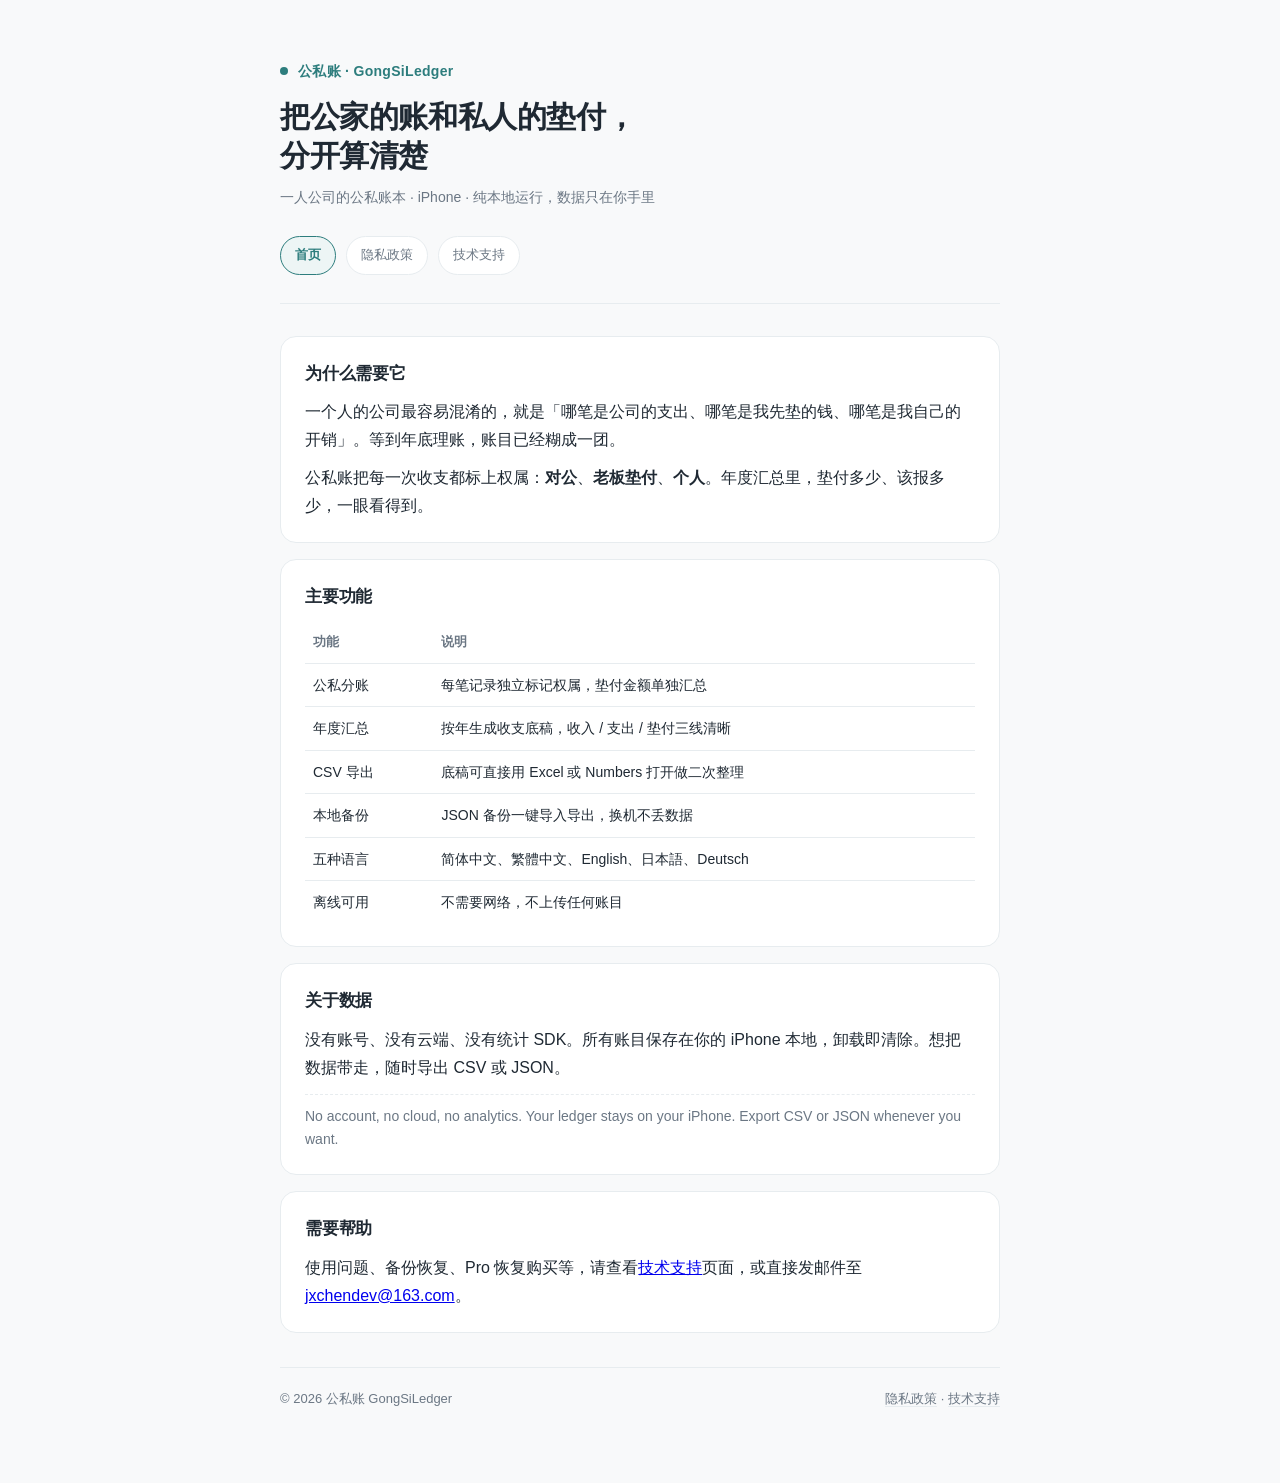
==== index.html @ 4d792ddd "Add files via upload" ====
<!DOCTYPE html>
<html lang="zh-Hans">
<head>
<meta charset="utf-8">
<meta name="viewport" content="width=device-width, initial-scale=1">
<title>公私账 GongSiLedger · 一人公司的公私账本</title>
<meta name="description" content="公私账（GongSiLedger）：给一人公司用的公私分账记账工具。纯本地运行，不联网、不收集数据，一键导出年度底稿。">
<link rel="stylesheet" href="style.css">
</head>
<body>
<div class="wrap">

  <header>
    <div class="brand"><span class="dot"></span>公私账 · GongSiLedger</div>
    <h1>把公家的账和私人的垫付，<br>分开算清楚</h1>
    <p class="sub">一人公司的公私账本 · iPhone · 纯本地运行，数据只在你手里</p>
    <nav>
      <a href="index.html" class="active">首页</a>
      <a href="privacy.html">隐私政策</a>
      <a href="support.html">技术支持</a>
    </nav>
  </header>

  <section>
    <h2>为什么需要它</h2>
    <p>一个人的公司最容易混淆的，就是「哪笔是公司的支出、哪笔是我先垫的钱、哪笔是我自己的开销」。等到年底理账，账目已经糊成一团。</p>
    <p>公私账把每一次收支都标上权属：<strong>对公</strong>、<strong>老板垫付</strong>、<strong>个人</strong>。年度汇总里，垫付多少、该报多少，一眼看得到。</p>
  </section>

  <section>
    <h2>主要功能</h2>
    <table>
      <tr><th>功能</th><th>说明</th></tr>
      <tr><td>公私分账</td><td>每笔记录独立标记权属，垫付金额单独汇总</td></tr>
      <tr><td>年度汇总</td><td>按年生成收支底稿，收入 / 支出 / 垫付三线清晰</td></tr>
      <tr><td>CSV 导出</td><td>底稿可直接用 Excel 或 Numbers 打开做二次整理</td></tr>
      <tr><td>本地备份</td><td>JSON 备份一键导入导出，换机不丢数据</td></tr>
      <tr><td>五种语言</td><td>简体中文、繁體中文、English、日本語、Deutsch</td></tr>
      <tr><td>离线可用</td><td>不需要网络，不上传任何账目</td></tr>
    </table>
  </section>

  <section>
    <h2>关于数据</h2>
    <p>没有账号、没有云端、没有统计 SDK。所有账目保存在你的 iPhone 本地，卸载即清除。想把数据带走，随时导出 CSV 或 JSON。</p>
    <p class="en">No account, no cloud, no analytics. Your ledger stays on your iPhone. Export CSV or JSON whenever you want.</p>
  </section>

  <section>
    <h2>需要帮助</h2>
    <p>使用问题、备份恢复、Pro 恢复购买等，请查看<a href="support.html">技术支持</a>页面，或直接发邮件至 <a href="mailto:jxchendev@163.com">jxchendev@163.com</a>。</p>
  </section>

  <footer>
    <span>© 2026 公私账 GongSiLedger</span>
    <span><a href="privacy.html">隐私政策</a> · <a href="support.html">技术支持</a></span>
  </footer>

</div>
</body>
</html>
---- style.css ----
:root {
  --bg: #F8F9FA;
  --card: #FFFFFF;
  --text: #1F2933;
  --text-2: #6B7784;
  --line: #E7ECEF;
  --accent: #2D7D7D;
  --accent-soft: #EDF5F5;
}

* { box-sizing: border-box; }

html { -webkit-text-size-adjust: 100%; }

body {
  margin: 0;
  padding: 0 20px 72px;
  background: var(--bg);
  color: var(--text);
  font-family: -apple-system, BlinkMacSystemFont, "SF Pro SC", "PingFang SC",
    "Helvetica Neue", "Hiragino Sans", "Noto Sans CJK SC", sans-serif;
  font-size: 16px;
  line-height: 1.75;
}

.wrap { max-width: 720px; margin: 0 auto; }

header {
  padding: 56px 0 28px;
  border-bottom: 1px solid var(--line);
  margin-bottom: 32px;
}

.brand {
  display: inline-flex;
  align-items: center;
  gap: 10px;
  font-size: 14px;
  font-weight: 600;
  color: var(--accent);
  letter-spacing: .3px;
  margin-bottom: 14px;
}

.dot {
  width: 8px; height: 8px; border-radius: 50%;
  background: var(--accent);
}

h1 {
  font-size: 30px;
  line-height: 1.3;
  margin: 0 0 10px;
  letter-spacing: -.4px;
}

.sub {
  color: var(--text-2);
  font-size: 14px;
  margin: 0;
}

nav {
  margin: 26px 0 0;
  display: flex;
  gap: 10px;
  flex-wrap: wrap;
}

nav a {
  display: inline-block;
  padding: 7px 14px;
  border-radius: 999px;
  background: var(--card);
  border: 1px solid var(--line);
  color: var(--text-2);
  text-decoration: none;
  font-size: 13px;
}

nav a:hover { border-color: var(--accent); color: var(--accent); }
nav a.active { background: var(--accent-soft); border-color: var(--accent); color: var(--accent); font-weight: 600; }

section {
  background: var(--card);
  border: 1px solid var(--line);
  border-radius: 16px;
  padding: 22px 24px;
  margin-bottom: 16px;
}

h2 {
  font-size: 17px;
  margin: 0 0 10px;
  letter-spacing: -.2px;
}

h2 .num {
  color: var(--accent);
  font-variant-numeric: tabular-nums;
  margin-right: 8px;
}

p { margin: 0 0 10px; }
p:last-child { margin-bottom: 0; }

ul { margin: 6px 0 0; padding-left: 20px; }
li { margin-bottom: 6px; }
li:last-child { margin-bottom: 0; }

.en {
  color: var(--text-2);
  font-size: 14px;
  line-height: 1.7;
  border-top: 1px dashed var(--line);
  padding-top: 10px;
  margin-top: 12px;
}

table {
  width: 100%;
  border-collapse: collapse;
  font-size: 14px;
  margin-top: 6px;
}

th, td {
  text-align: left;
  padding: 9px 8px;
  border-bottom: 1px solid var(--line);
  vertical-align: top;
}

th { color: var(--text-2); font-weight: 600; font-size: 13px; }
tr:last-child td { border-bottom: none; }

.badge {
  display: inline-block;
  padding: 2px 9px;
  border-radius: 999px;
  background: var(--accent-soft);
  color: var(--accent);
  font-size: 12px;
  font-weight: 600;
}

.faq details {
  border-bottom: 1px solid var(--line);
  padding: 12px 0;
}
.faq details:last-child { border-bottom: none; padding-bottom: 0; }
.faq summary {
  cursor: pointer;
  font-weight: 600;
  font-size: 15px;
  list-style: none;
}
.faq summary::-webkit-details-marker { display: none; }
.faq summary::before {
  content: "+";
  color: var(--accent);
  font-weight: 700;
  margin-right: 8px;
}
.faq details[open] summary::before { content: "–"; }
.faq .answer { margin-top: 8px; color: var(--text-2); font-size: 15px; }

.mail {
  display: inline-block;
  margin-top: 6px;
  padding: 10px 16px;
  border-radius: 10px;
  background: var(--accent);
  color: #fff;
  text-decoration: none;
  font-weight: 600;
  font-size: 15px;
}

footer {
  margin-top: 34px;
  padding-top: 20px;
  border-top: 1px solid var(--line);
  color: var(--text-2);
  font-size: 13px;
  display: flex;
  justify-content: space-between;
  gap: 12px;
  flex-wrap: wrap;
}

footer a { color: var(--text-2); text-decoration: none; border-bottom: 1px solid var(--line); }
footer a:hover { color: var(--accent); border-color: var(--accent); }

@media (max-width: 480px) {
  body { font-size: 15px; padding: 0 16px 56px; }
  h1 { font-size: 25px; }
  section { padding: 18px; border-radius: 14px; }
}
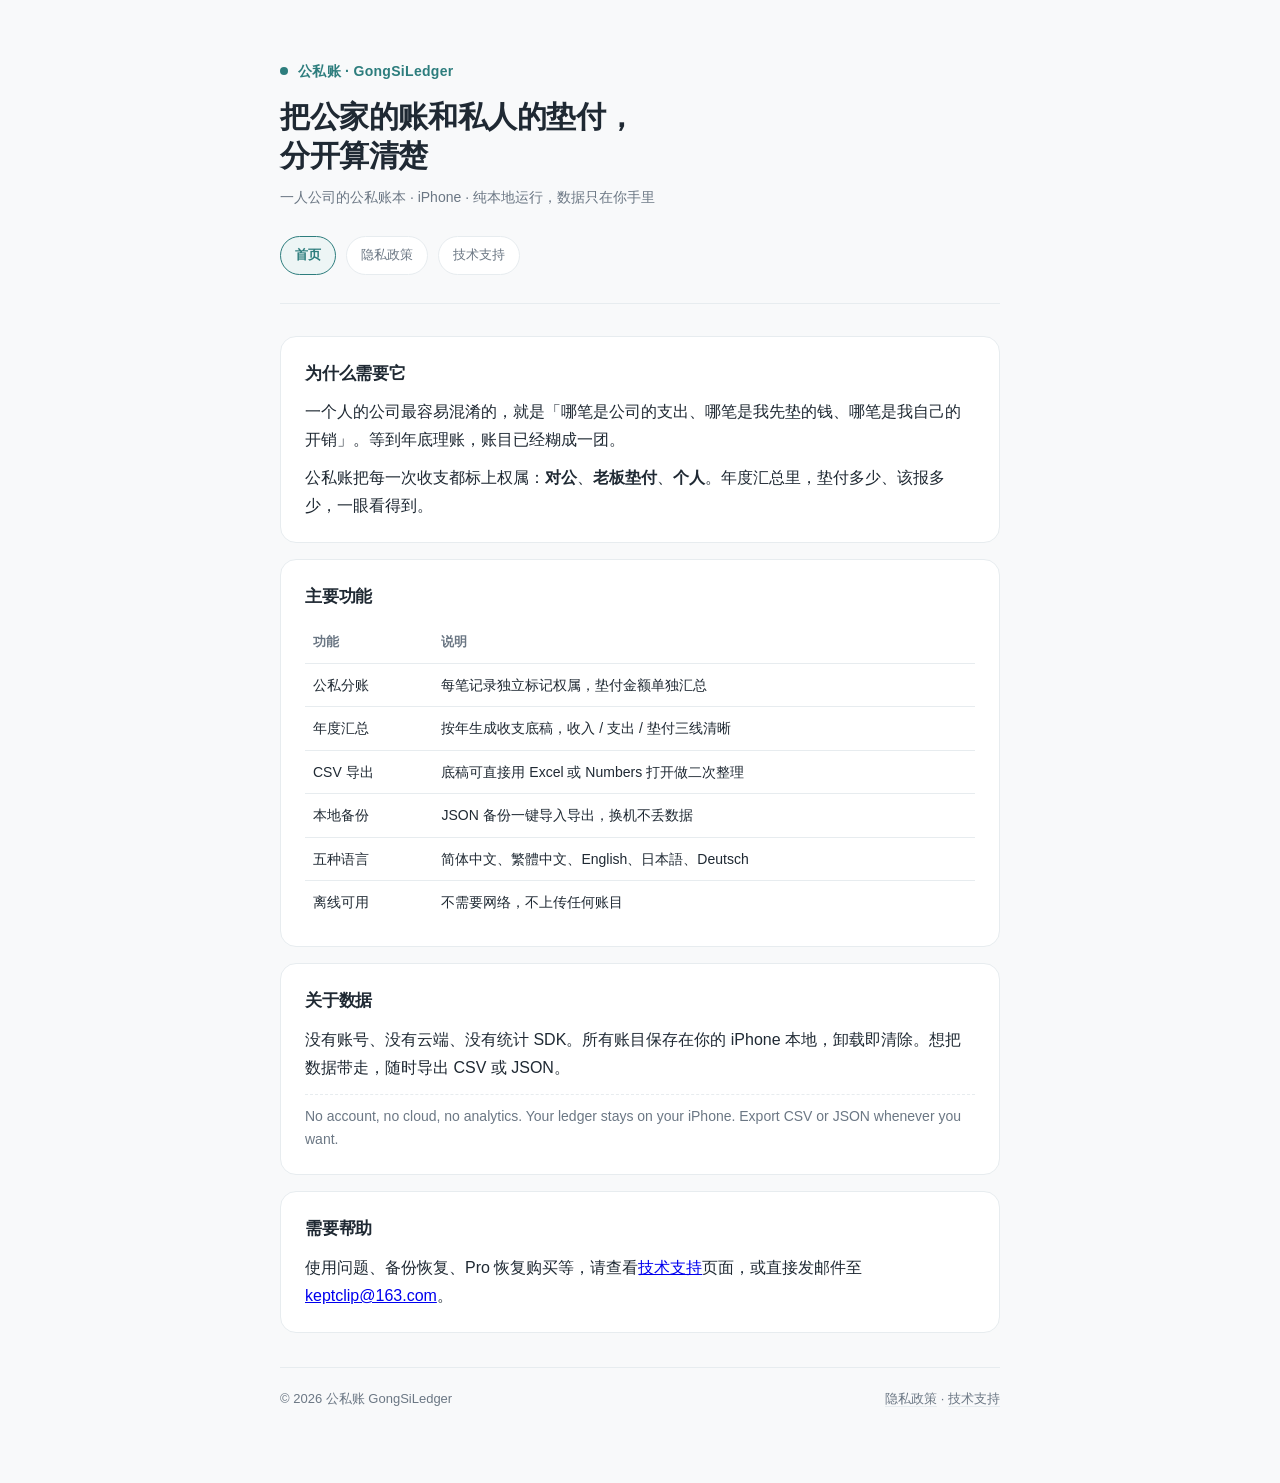
==== commit 90f89ed4: "更新联系邮箱为 keptclip@163.com" ====
--- a/index.html
+++ b/index.html
@@ -48,7 +48,7 @@
 
   <section>
     <h2>需要帮助</h2>
-    <p>使用问题、备份恢复、Pro 恢复购买等，请查看<a href="support.html">技术支持</a>页面，或直接发邮件至 <a href="mailto:jxchendev@163.com">jxchendev@163.com</a>。</p>
+    <p>使用问题、备份恢复、Pro 恢复购买等，请查看<a href="support.html">技术支持</a>页面，或直接发邮件至 <a href="mailto:keptclip@163.com">keptclip@163.com</a>。</p>
   </section>
 
   <footer>
